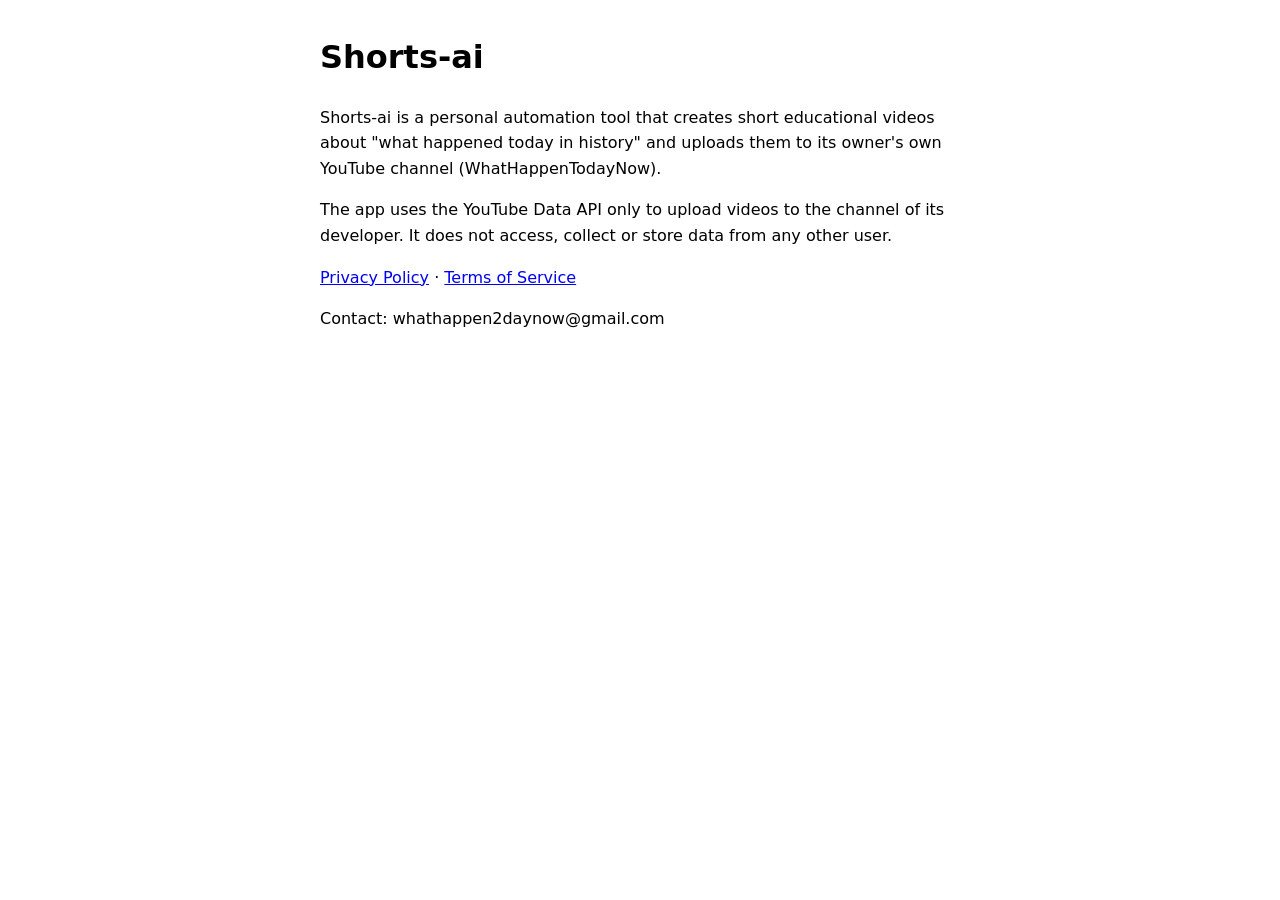
==== docs/index.html @ f3de993f "add filter at history.py and homepage" ====
<!doctype html>
<html lang="en"><head><meta charset="utf-8"><meta name="viewport" content="width=device-width,initial-scale=1">
<title>Shorts-ai</title>
<!-- (nanti: tempel tag google-site-verification dari Search Console di sini) -->
<style>body{font-family:system-ui,sans-serif;max-width:640px;margin:2rem auto;padding:0 1rem;line-height:1.6}</style>
</head><body>
<h1>Shorts-ai</h1>
<p>Shorts-ai is a personal automation tool that creates short educational videos about "what happened today in history"
and uploads them to its owner's own YouTube channel (WhatHappenTodayNow).</p>
<p>The app uses the YouTube Data API only to upload videos to the channel of its developer. It does not access, collect
or store data from any other user.</p>
<p><a href="privacy.html">Privacy Policy</a> &middot; <a href="terms.html">Terms of Service</a></p>
<p>Contact: whathappen2daynow@gmail.com</p>
</body></html>
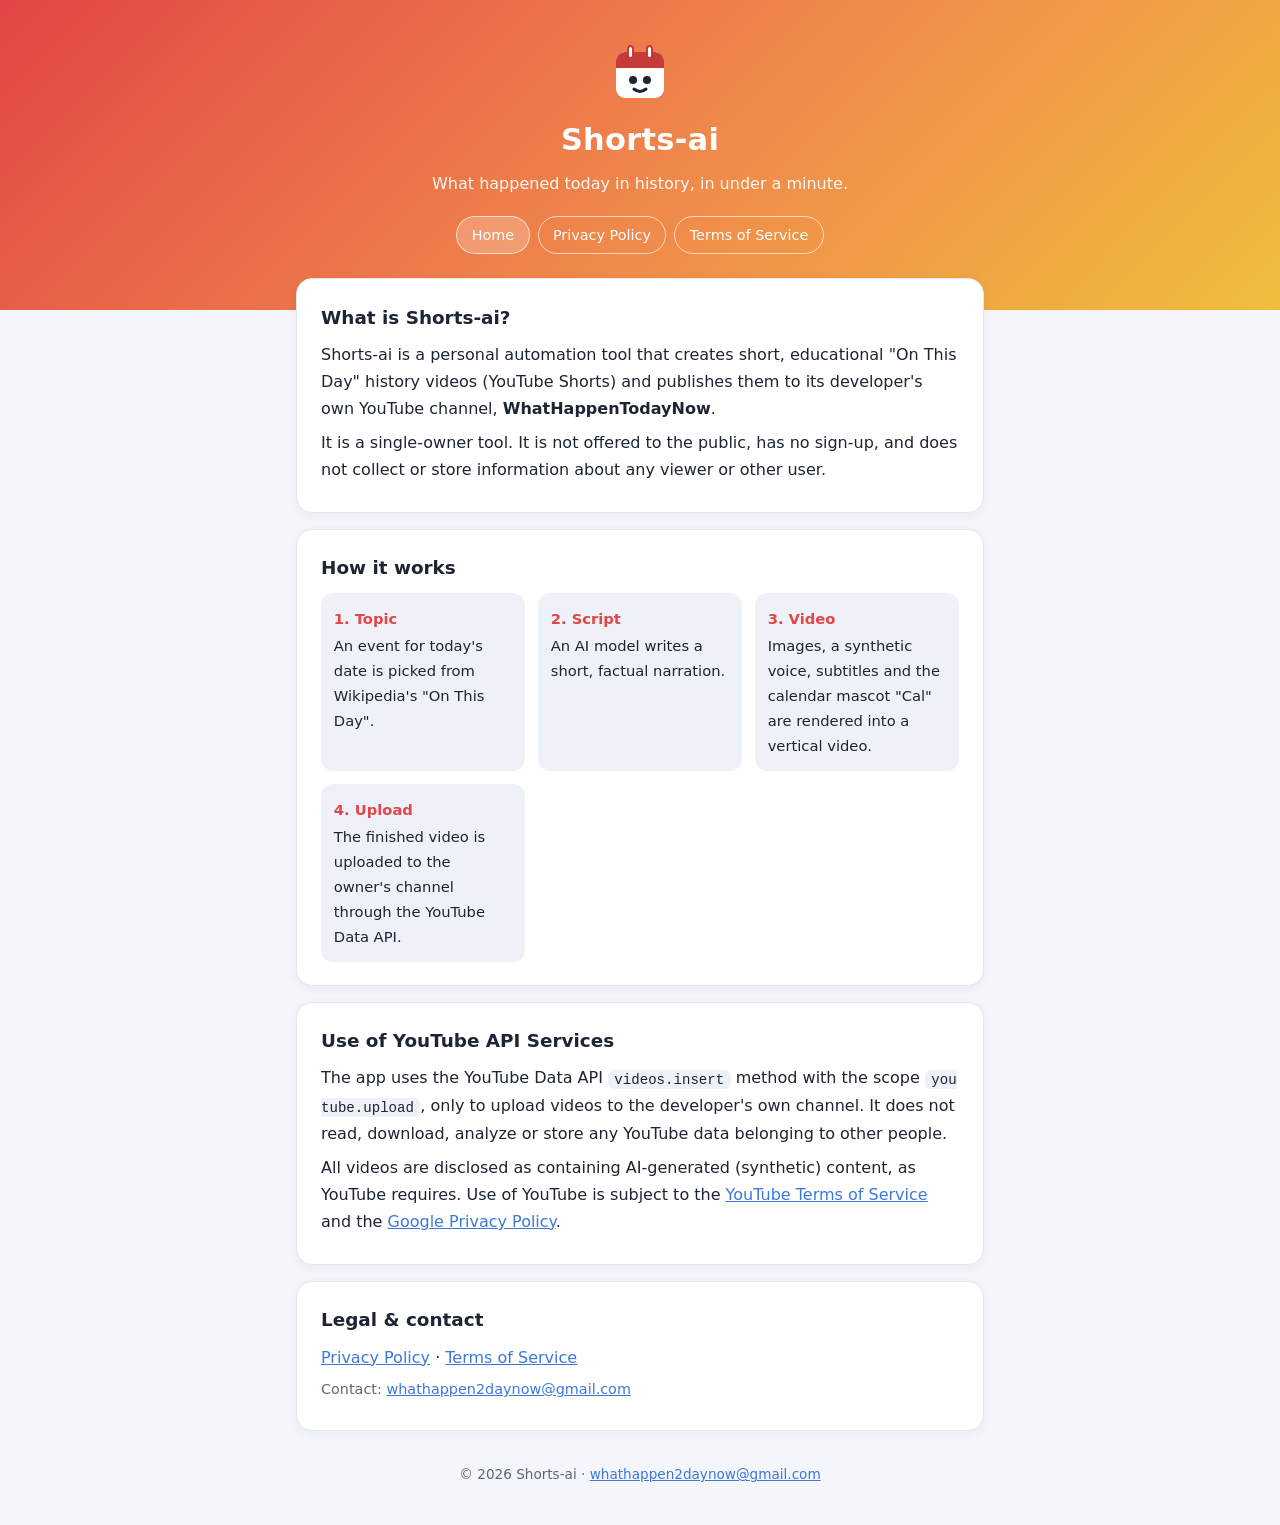
==== commit 543bfaab: "dev home page for short ai" ====
--- a/docs/index.html
+++ b/docs/index.html
@@ -1,14 +1,28 @@
 <!doctype html>
 <html lang="en"><head><meta charset="utf-8"><meta name="viewport" content="width=device-width,initial-scale=1">
-<title>Shorts-ai</title>
-<!-- (nanti: tempel tag google-site-verification dari Search Console di sini) -->
-<style>body{font-family:system-ui,sans-serif;max-width:640px;margin:2rem auto;padding:0 1rem;line-height:1.6}</style>
+<title>Shorts-ai | Daily history Shorts for WhatHappenTodayNow</title>
+<meta name="description" content="Shorts-ai is a personal automation tool that creates short educational history videos and uploads them to its owner's own YouTube channel, WhatHappenTodayNow.">
+<meta name="google-site-verification" content="Zpc3ksxziCVwfAJSCuT_QV3DpZmSh-ywNpROX3uLtkc" />
+<link rel="stylesheet" href="style.css">
 </head><body>
-<h1>Shorts-ai</h1>
-<p>Shorts-ai is a personal automation tool that creates short educational videos about "what happened today in history"
-and uploads them to its owner's own YouTube channel (WhatHappenTodayNow).</p>
-<p>The app uses the YouTube Data API only to upload videos to the channel of its developer. It does not access, collect
-or store data from any other user.</p>
+<header><svg class="logo" viewBox="0 0 64 64" aria-hidden="true"><rect x="8" y="12" width="48" height="46" rx="9" fill="#fff"/><path d="M8 21a9 9 0 0 1 9-9h30a9 9 0 0 1 9 9v7H8z" fill="#c83a3a"/><rect x="20" y="6" width="5" height="12" rx="2.5" fill="#fff" stroke="#c83a3a" stroke-width="2"/><rect x="39" y="6" width="5" height="12" rx="2.5" fill="#fff" stroke="#c83a3a" stroke-width="2"/><circle cx="25" cy="40" r="4" fill="#1d2433"/><circle cx="39" cy="40" r="4" fill="#1d2433"/><path d="M26 49q6 5 12 0" stroke="#1d2433" stroke-width="3" fill="none" stroke-linecap="round"/></svg><h1>Shorts-ai</h1><p>What happened today in history, in under a minute.</p>
+<nav><a href="index.html" class="on">Home</a><a href="privacy.html">Privacy Policy</a><a href="terms.html">Terms of Service</a></nav></header>
+<main>
+<section class="card"><h2>What is Shorts-ai?</h2>
+<p>Shorts-ai is a personal automation tool that creates short, educational "On This Day" history videos (YouTube Shorts) and publishes them to its developer's own YouTube channel, <b>WhatHappenTodayNow</b>.</p>
+<p>It is a single-owner tool. It is not offered to the public, has no sign-up, and does not collect or store information about any viewer or other user.</p></section>
+<section class="card"><h2>How it works</h2>
+<div class="steps">
+<div class="step"><b>1. Topic</b>An event for today's date is picked from Wikipedia's "On This Day".</div>
+<div class="step"><b>2. Script</b>An AI model writes a short, factual narration.</div>
+<div class="step"><b>3. Video</b>Images, a synthetic voice, subtitles and the calendar mascot "Cal" are rendered into a vertical video.</div>
+<div class="step"><b>4. Upload</b>The finished video is uploaded to the owner's channel through the YouTube Data API.</div></div></section>
+<section class="card"><h2>Use of YouTube API Services</h2>
+<p>The app uses the YouTube Data API <code>videos.insert</code> method with the scope <code>youtube.upload</code>, only to upload videos to the developer's own channel. It does not read, download, analyze or store any YouTube data belonging to other people.</p>
+<p>All videos are disclosed as containing AI-generated (synthetic) content, as YouTube requires. Use of YouTube is subject to the <a href="https://www.youtube.com/t/terms">YouTube Terms of Service</a> and the <a href="https://policies.google.com/privacy">Google Privacy Policy</a>.</p></section>
+<section class="card"><h2>Legal &amp; contact</h2>
 <p><a href="privacy.html">Privacy Policy</a> &middot; <a href="terms.html">Terms of Service</a></p>
-<p>Contact: whathappen2daynow@gmail.com</p>
+<p class="muted">Contact: <a href="mailto:whathappen2daynow@gmail.com">whathappen2daynow@gmail.com</a></p></section>
+</main>
+<footer>&copy; 2026 Shorts-ai &middot; <a href="mailto:whathappen2daynow@gmail.com">whathappen2daynow@gmail.com</a></footer>
 </body></html>
--- a/docs/style.css
+++ b/docs/style.css
@@ -0,0 +1,22 @@
+:root{--bg:#f4f6fb;--card:#fff;--text:#1d2433;--muted:#5d6678;--line:#e3e7f0;--accent:#e24646;--accent2:#3c78dc;--code:#eef1f8}
+@media (prefers-color-scheme:dark){:root{--bg:#10131c;--card:#181c28;--text:#e8ebf3;--muted:#9aa3b5;--line:#272d3d;--code:#222838;--accent2:#6d9cf0}}
+*{box-sizing:border-box}
+body{margin:0;background:var(--bg);color:var(--text);font:16px/1.7 system-ui,-apple-system,"Segoe UI",Roboto,sans-serif}
+header{background:linear-gradient(135deg,#e24646,#f08a4b 55%,#f0be3c);color:#fff;padding:2.5rem 1rem 3.5rem;text-align:center}
+.logo{width:64px;height:64px;margin:0 auto .6rem;display:block}
+header h1{margin:.2rem 0;font-size:1.9rem;letter-spacing:.3px}
+header p{margin:.3rem auto 0;max-width:34rem;opacity:.95}
+nav{display:flex;justify-content:center;gap:.5rem;flex-wrap:wrap;margin-top:1.2rem}
+nav a{color:#fff;text-decoration:none;font-size:.9rem;padding:.35rem .9rem;border:1px solid rgba(255,255,255,.65);border-radius:999px}
+nav a.on,nav a:hover{background:rgba(255,255,255,.22)}
+main{max-width:720px;margin:-2rem auto 2rem;padding:0 1rem}
+.card{background:var(--card);border:1px solid var(--line);border-radius:16px;padding:1.4rem 1.5rem;margin-bottom:1rem;box-shadow:0 2px 10px rgba(20,30,60,.06)}
+h2{font-size:1.15rem;margin:0 0 .5rem}
+p{margin:.4rem 0}ul{margin:.4rem 0;padding-left:1.2rem}li{margin:.25rem 0}
+a{color:var(--accent2)}
+code{background:var(--code);padding:.1rem .4rem;border-radius:6px;font-size:.88em;word-break:break-all}
+.muted{color:var(--muted);font-size:.9rem}
+.steps{display:grid;gap:.8rem;grid-template-columns:repeat(auto-fit,minmax(150px,1fr));margin-top:.6rem}
+.step{background:var(--code);border-radius:12px;padding:.8rem;font-size:.92rem}
+.step b{display:block;color:var(--accent);margin-bottom:.15rem}
+footer{text-align:center;color:var(--muted);font-size:.85rem;padding:0 1rem 2.5rem}
